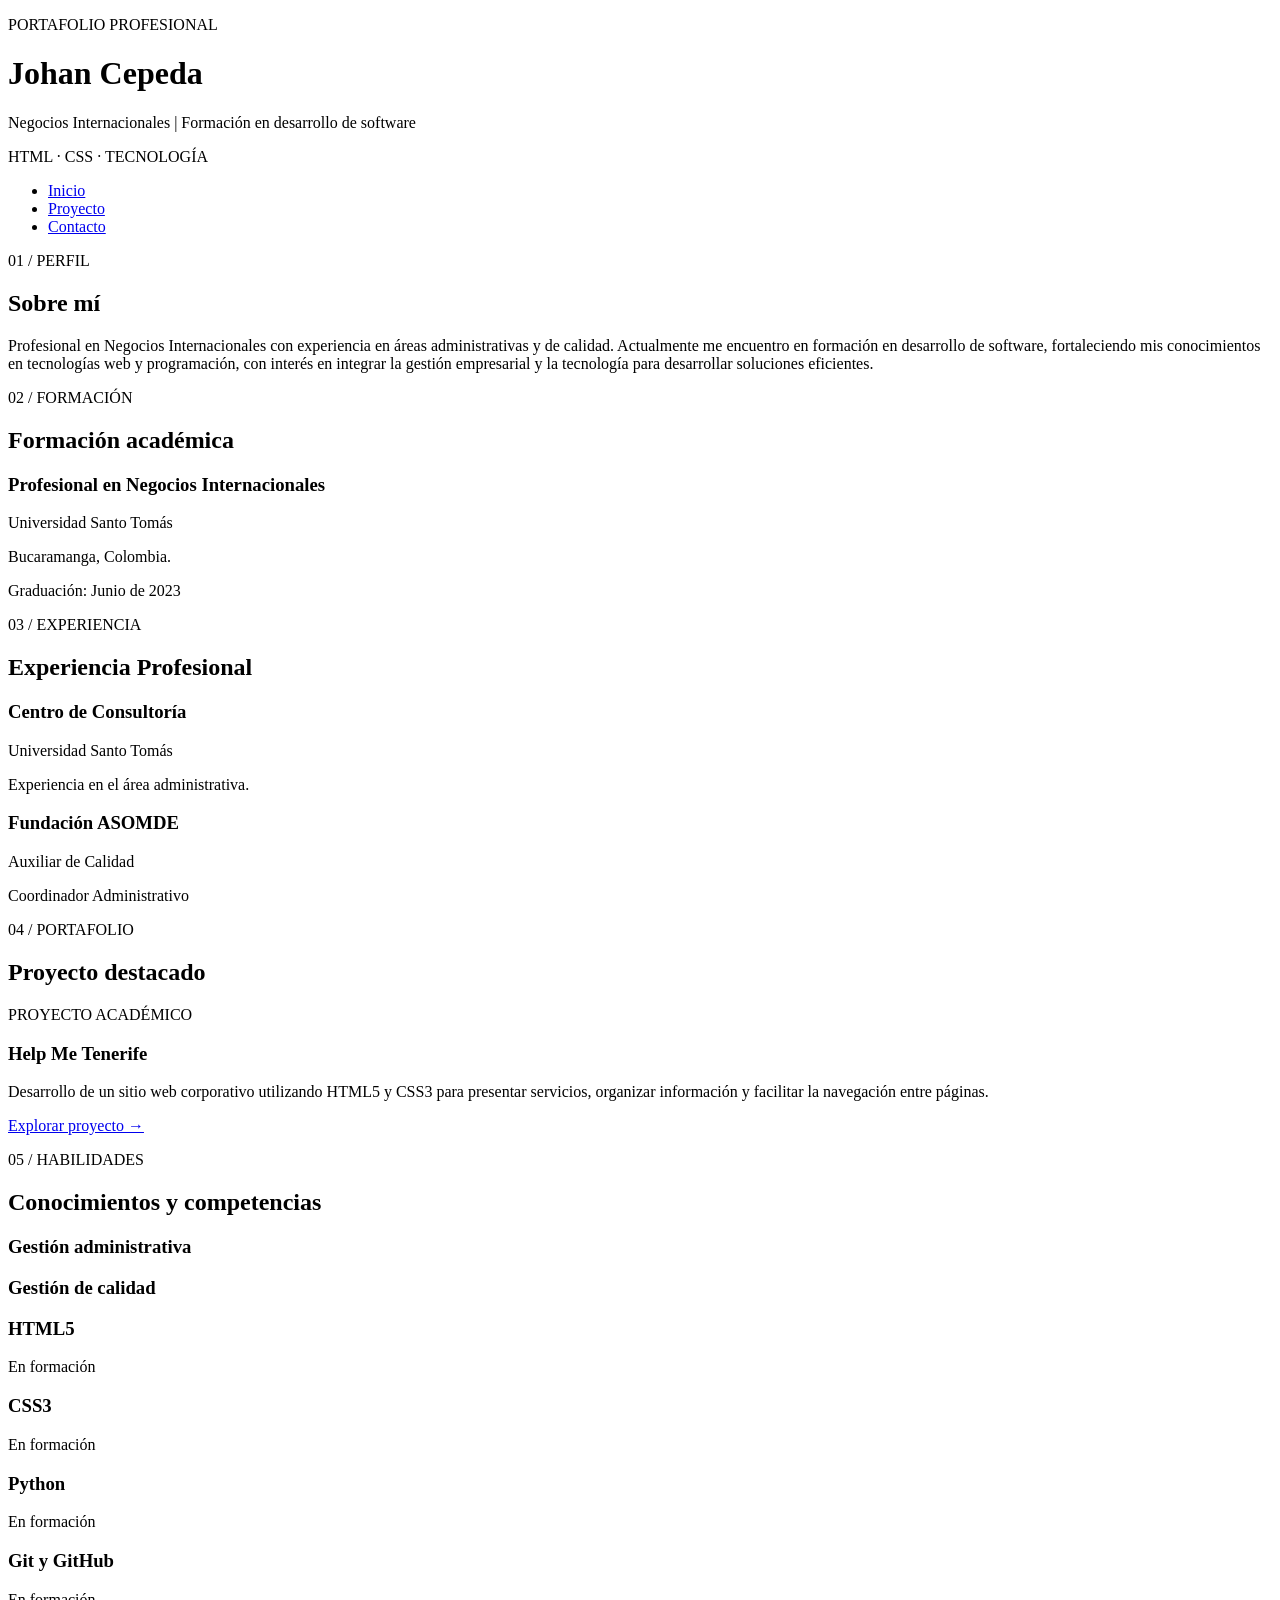
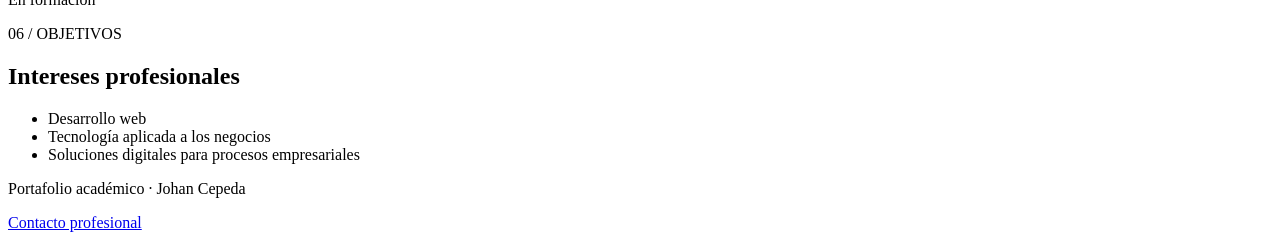
==== index.html @ 4b6430fd "Añade mockups y estructura inicial del portafolio" ====
<!DOCTYPE html>
<html lang="es">

<head>
    <meta charset="UTF-8">

    <!-- R1: Adaptación a dispositivos móviles -->
    <meta name="viewport" content="width=device-width, initial-scale=1.0">

    <meta name="description"
        content="Hoja de vida profesional de Johan Cepeda. Negocios Internacionales y formación en desarrollo de software.">

    <title>Johan Cepeda | Portafolio profesional</title>

    <link rel="stylesheet" href="styles.css">
</head>

<body>

    <div class="cv-layout">

        <!-- CABECERA -->
        <header class="site-header" id="inicio">

            <div class="site-header__copy">

                <p class="site-kicker">
                    PORTAFOLIO PROFESIONAL
                </p>

                <h1>Johan Cepeda</h1>

                <p class="site-subtitle">
                    Negocios Internacionales |
                    Formación en desarrollo de software
                </p>

            </div>

            <p class="site-badge">
                HTML · CSS · TECNOLOGÍA
            </p>

        </header>

                <!-- R8: Menú de navegación común a todas las páginas -->
        <!-- R9: Los enlaces internos utilizan rutas relativas -->
        <nav class="site-nav" aria-label="Navegación principal">

            <ul class="site-nav__list">

                <li>
                    <a href="index.html" aria-current="page">
                        Inicio
                    </a>
                </li>

                <li>
                    <a href="help-me.html">
                        Proyecto
                    </a>
                </li>

                <li>
                    <a href="contacto.html">
                        Contacto
                    </a>
                </li>

            </ul>

        </nav>

        <!-- PERFIL PROFESIONAL -->
        <section class="panel cv-profile"
            id="perfil"
            aria-labelledby="perfil-title">

            <p class="section-kicker">
                01 / PERFIL
            </p>

            <h2 id="perfil-title">
                Sobre mí
            </h2>

            <p>
                Profesional en Negocios Internacionales con experiencia
                en áreas administrativas y de calidad. Actualmente me
                encuentro en formación en desarrollo de software,
                fortaleciendo mis conocimientos en tecnologías web y
                programación, con interés en integrar la gestión
                empresarial y la tecnología para desarrollar
                soluciones eficientes.
            </p>

        </section>

        <!-- CONTENIDO PRINCIPAL -->
         <main class="cv-main">

            <!-- FORMACIÓN ACADÉMICA -->
             <section class="panel"
             id="formacion"
             aria-labelledby="formacion-tittle">

             <p class="section-kicker">

                02 / FORMACIÓN

             </p>

             <h2 id="formacion-tittle">
                Formación académica
             </h2>
             
             <article class="info-card">

                <h3>Profesional en Negocios Internacionales</h3>

                <p class="item-subtittle">

                    Universidad Santo Tomás
                </p>
                 <p>
                    Bucaramanga, Colombia.
                 </p>
                 <p>
                    Graduación: Junio de 2023
                 </p>

             </article>

             </section>

              <!-- EXPERIENCIA -->
            <section class="panel"
                id="experiencia"
                aria-labelledby="experiencia-title">

                <p class="section-kicker">
                    03 / EXPERIENCIA
                </p>

                <h2 id="experiencia-tittle">
                    Experiencia Profesional
                </h2>

                
                <article class="info-card">

                    <h3>
                        Centro de Consultoría
                    </h3>

                    <p class="item-subtitle">
                        Universidad Santo Tomás
                    </p>

                    <p>
                        Experiencia en el área administrativa.
                    </p>

                </article>

                <article class="info-card">

                    <h3>
                        Fundación ASOMDE
                    </h3>

                    <p class="item-subtitle">
                        Auxiliar de Calidad
                    </p>

                    <p class="item-subtitle">
                        Coordinador Administrativo
                    </p>

                </article>

             <!-- PROYECTO DESTACADO -->
            <section class="panel"
                id="proyectos"
                aria-labelledby="proyectos-title">

                <p class="section-kicker">
                    04 / PORTAFOLIO
                </p>

                <h2 id="proyectos-title">
                    Proyecto destacado
                </h2>

                <article class="project-card">

                    <p class="project-tag">
                        PROYECTO ACADÉMICO
                    </p>

                    <h3>
                        Help Me Tenerife
                    </h3>

                    <p>
                        Desarrollo de un sitio web corporativo
                        utilizando HTML5 y CSS3 para presentar
                        servicios, organizar información y facilitar
                        la navegación entre páginas.
                    </p>

                    <a class="text-link" href="help-me.html">
                        Explorar proyecto &rarr;
                    </a>

                </article>

            </section>
        
        </main>

        <!-- INFORMACIÓN LATERAL -->
        <aside class="cv-sidebar">

            <!-- HABILIDADES -->
            <section class="panel"
                id="habilidades"
                aria-labelledby="habilidades-title">

                <p class="section-kicker">
                    05 / HABILIDADES
                </p>

                <h2 id="habilidades-title">
                    Conocimientos y competencias
                </h2>

                <div class="skills-grid">

                    <article class="skill-card">
                        <h3>Gestión administrativa</h3>
                    </article>

                    <article class="skill-card">
                        <h3>Gestión de calidad</h3>
                    </article>

                    <article class="skill-card">
                        <h3>HTML5</h3>
                        <p>En formación</p>
                    </article>

                    <article class="skill-card">
                        <h3>CSS3</h3>
                        <p>En formación</p>
                    </article>

                    <article class="skill-card">
                        <h3>Python</h3>
                        <p>En formación</p>
                    </article>

                    <article class="skill-card">
                        <h3>Git y GitHub</h3>
                        <p>En formación</p>
                    </article>

                </div>

            </section>

            <!-- INTERESES -->
            <section class="panel"
                id="intereses"
                aria-labelledby="intereses-title">

                <p class="section-kicker">
                    06 / OBJETIVOS
                </p>

                <h2 id="intereses-title">
                    Intereses profesionales
                </h2>

                <ul class="interest-list">

                    <li>
                        Desarrollo web
                    </li>

                    <li>
                        Tecnología aplicada a los negocios
                    </li>

                    <li>
                        Soluciones digitales para procesos empresariales
                    </li>

                </ul>

            </section>

        </aside>

        <!-- PIE DE PÁGINA -->
        <footer class="site-footer">

            <p>
                Portafolio académico · Johan Cepeda
            </p>

            <a href="contacto.html">
                Contacto profesional
            </a>

        </footer>

    </div>

</body>

</html>
---- styles.css ----
/* VARIABLES Y CONFIGURACION INICIAL */

:root {

    --color-background: #07111f;
    --color-panel: #10243c;
    --color-card: #19334f;

    --color-text: #f3f7ff;
    --color-muted: #b8c9df;

    --color-cyan: #35e7f2;
    --color-blue: #67aaff;

    --color-border: rgba(53, 231, 242, 0.45);

    --radius: 0.8rem;
    --spacing: 1rem;
}
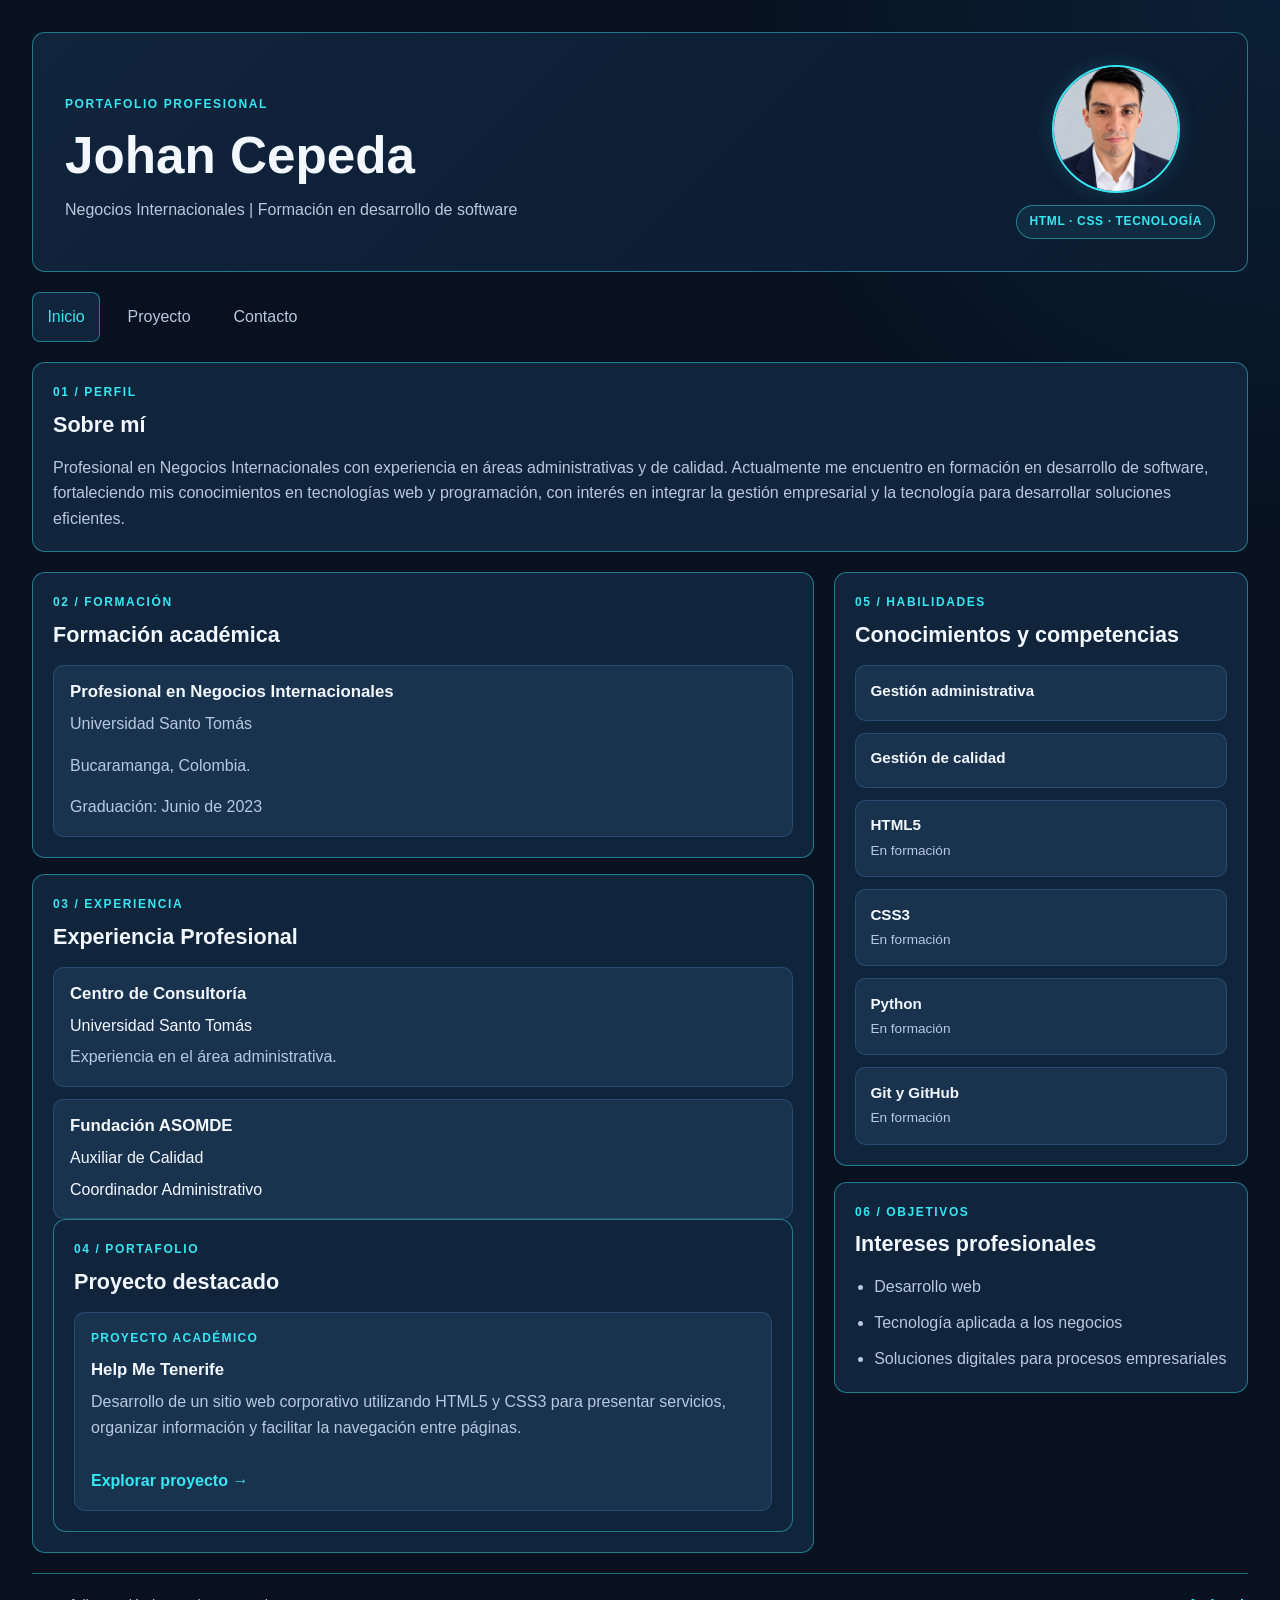
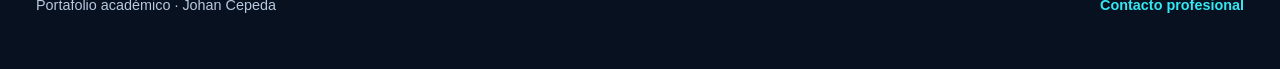
==== commit 01a8aa67: "Añadí foto de perfil y mejore el diseño de la cabecera" ====
--- a/index.html
+++ b/index.html
@@ -37,13 +37,19 @@
 
             </div>
 
-            <p class="site-badge">
-                HTML · CSS · TECNOLOGÍA
-            </p>
+            <div class="site-header__aside">
+
+                <img class="site-header__photo" src="Imagenes/foto-perfil.png" alt="Fotografía de Johan Cepeda">
+
+                <p class="site-badge">
+                    HTML · CSS · TECNOLOGÍA
+                </p>
+
+            </div>
 
         </header>
 
-                <!-- R8: Menú de navegación común a todas las páginas -->
+        <!-- R8: Menú de navegación común a todas las páginas -->
         <!-- R9: Los enlaces internos utilizan rutas relativas -->
         <nav class="site-nav" aria-label="Navegación principal">
 
@@ -72,9 +78,7 @@
         </nav>
 
         <!-- PERFIL PROFESIONAL -->
-        <section class="panel cv-profile"
-            id="perfil"
-            aria-labelledby="perfil-title">
+        <section class="panel cv-profile" id="perfil" aria-labelledby="perfil-title">
 
             <p class="section-kicker">
                 01 / PERFIL
@@ -97,46 +101,42 @@
         </section>
 
         <!-- CONTENIDO PRINCIPAL -->
-         <main class="cv-main">
+        <main class="cv-main">
 
             <!-- FORMACIÓN ACADÉMICA -->
-             <section class="panel"
-             id="formacion"
-             aria-labelledby="formacion-tittle">
-
-             <p class="section-kicker">
-
-                02 / FORMACIÓN
-
-             </p>
-
-             <h2 id="formacion-tittle">
-                Formación académica
-             </h2>
-             
-             <article class="info-card">
-
-                <h3>Profesional en Negocios Internacionales</h3>
-
-                <p class="item-subtittle">
-
-                    Universidad Santo Tomás
-                </p>
-                 <p>
-                    Bucaramanga, Colombia.
-                 </p>
-                 <p>
-                    Graduación: Junio de 2023
-                 </p>
-
-             </article>
-
-             </section>
-
-              <!-- EXPERIENCIA -->
-            <section class="panel"
-                id="experiencia"
-                aria-labelledby="experiencia-title">
+            <section class="panel" id="formacion" aria-labelledby="formacion-tittle">
+
+                <p class="section-kicker">
+
+                    02 / FORMACIÓN
+
+                </p>
+
+                <h2 id="formacion-tittle">
+                    Formación académica
+                </h2>
+
+                <article class="info-card">
+
+                    <h3>Profesional en Negocios Internacionales</h3>
+
+                    <p class="item-subtittle">
+
+                        Universidad Santo Tomás
+                    </p>
+                    <p>
+                        Bucaramanga, Colombia.
+                    </p>
+                    <p>
+                        Graduación: Junio de 2023
+                    </p>
+
+                </article>
+
+            </section>
+
+            <!-- EXPERIENCIA -->
+            <section class="panel" id="experiencia" aria-labelledby="experiencia-title">
 
                 <p class="section-kicker">
                     03 / EXPERIENCIA
@@ -146,7 +146,7 @@
                     Experiencia Profesional
                 </h2>
 
-                
+
                 <article class="info-card">
 
                     <h3>
@@ -179,53 +179,49 @@
 
                 </article>
 
-             <!-- PROYECTO DESTACADO -->
-            <section class="panel"
-                id="proyectos"
-                aria-labelledby="proyectos-title">
-
-                <p class="section-kicker">
-                    04 / PORTAFOLIO
-                </p>
-
-                <h2 id="proyectos-title">
-                    Proyecto destacado
-                </h2>
-
-                <article class="project-card">
-
-                    <p class="project-tag">
-                        PROYECTO ACADÉMICO
-                    </p>
-
-                    <h3>
-                        Help Me Tenerife
-                    </h3>
-
-                    <p>
-                        Desarrollo de un sitio web corporativo
-                        utilizando HTML5 y CSS3 para presentar
-                        servicios, organizar información y facilitar
-                        la navegación entre páginas.
-                    </p>
-
-                    <a class="text-link" href="help-me.html">
-                        Explorar proyecto &rarr;
-                    </a>
-
-                </article>
-
-            </section>
-        
+                <!-- PROYECTO DESTACADO -->
+                <section class="panel" id="proyectos" aria-labelledby="proyectos-title">
+
+                    <p class="section-kicker">
+                        04 / PORTAFOLIO
+                    </p>
+
+                    <h2 id="proyectos-title">
+                        Proyecto destacado
+                    </h2>
+
+                    <article class="project-card">
+
+                        <p class="project-tag">
+                            PROYECTO ACADÉMICO
+                        </p>
+
+                        <h3>
+                            Help Me Tenerife
+                        </h3>
+
+                        <p>
+                            Desarrollo de un sitio web corporativo
+                            utilizando HTML5 y CSS3 para presentar
+                            servicios, organizar información y facilitar
+                            la navegación entre páginas.
+                        </p>
+
+                        <a class="text-link" href="help-me.html">
+                            Explorar proyecto &rarr;
+                        </a>
+
+                    </article>
+
+                </section>
+
         </main>
 
         <!-- INFORMACIÓN LATERAL -->
         <aside class="cv-sidebar">
 
             <!-- HABILIDADES -->
-            <section class="panel"
-                id="habilidades"
-                aria-labelledby="habilidades-title">
+            <section class="panel" id="habilidades" aria-labelledby="habilidades-title">
 
                 <p class="section-kicker">
                     05 / HABILIDADES
@@ -270,9 +266,7 @@
             </section>
 
             <!-- INTERESES -->
-            <section class="panel"
-                id="intereses"
-                aria-labelledby="intereses-title">
+            <section class="panel" id="intereses" aria-labelledby="intereses-title">
 
                 <p class="section-kicker">
                     06 / OBJETIVOS
@@ -319,4 +313,4 @@
 
 </body>
 
-</html>
+</html>
--- a/styles.css
+++ b/styles.css
@@ -18,3 +18,496 @@
     --spacing: 1rem;
 }
 
+* {
+    box-sizing: border-box;
+}
+
+html {
+    scroll-behavior: smooth;
+}
+
+body {
+    margin: 0;
+    background: radial-gradient(circle at top right, rgba(30, 99, 160, 0.18), transparent 35rem), var(--color-background);
+    color: var(--color-text);
+
+    font-family: Arial, Helvetica, sans-serif;
+    line-height: 1.6;
+}
+
+h1,
+h2,
+h3,
+p {
+    margin-top: 0;
+}
+
+h1,
+h2,
+h3 {
+    line-height: 1.25;
+}
+
+h2 {
+    font-size: 1.35rem;
+    margin-bottom: 1rem;
+}
+
+h3 {
+    font-size: 1.05rem;
+    margin-bottom: 0.5rem;
+}
+
+p {
+    color: var(--color-muted);
+}
+
+a {
+    color: var(--color-cyan);
+    text-decoration: none;
+}
+
+a:hover {
+    color: var(--color-blue)
+}
+
+a:focus-visible {
+    outline: 2px solid var(--color-cyan);
+    outline-offset: 4px;
+}
+
+.cv-layout {
+    display: grid;
+
+    grid-template-columns: minmax(0, 1fr);
+
+    grid-template-areas:
+        "cabecera"
+        "menu"
+        "perfil"
+        "principal"
+        "lateral"
+        "pie";
+
+    gap: var(--spacing);
+
+    width: calc(100% - 2rem);
+    max-width: 76rem;
+
+    margin-inline: auto;
+
+    padding-block: 1.25rem 2rem;
+
+}
+
+/* CABECERA */
+
+.site-header {
+    grid-area: cabecera;
+
+    padding: 1.5rem;
+
+    border: 1px solid var(--color-border);
+    border-radius: var(--radius);
+
+    background:
+        linear-gradient(135deg,
+            #10243c,
+            #0c1b30);
+
+    overflow-wrap: anywhere;
+}
+
+.site-kicker,
+.section-kicker {
+    color: var(--color-cyan);
+
+    font-size: 0.75rem;
+    font-weight: 700;
+
+    letter-spacing: 0.1rem;
+    text-transform: uppercase;
+
+    margin-bottom: 0.6rem;
+}
+
+.site-header h1 {
+
+    margin-bottom: 0.6rem;
+    font-size: clamp(2rem, 8vw, 3.5rem);
+    overflow-wrap: anywhere;
+}
+
+.site-subtittle {
+    margin-bottom: 1rem;
+}
+
+.site-badge {
+    display: inline-block;
+    margin-bottom: 0;
+    padding: 0.4rem 0.75rem;
+    color: var(--color-cyan);
+
+    background: rgba(53, 231, 242, 0.08);
+
+    border: 1px solid var(--color-border);
+    border-radius: 999px;
+
+    font-size: 0.75rem;
+    font-weight: 700;
+    letter-spacing: 0.04rem;
+}
+
+/* CONTENEDOR DE FOTO E INSIGNIA */
+
+.site-header__aside {
+    display: flex;
+    flex-direction: column;
+    align-items: center;
+    gap: 0.75rem;
+
+    margin-top: 1rem;
+}
+
+/* FOTOGRAFÍA DE PERFIL */
+
+.site-header__photo {
+    width: 8rem;
+    height: 8rem;
+
+    object-fit: cover;
+
+    border: 2px solid var(--color-cyan);
+    border-radius: 50%;
+
+    box-shadow: 0 0 1.25rem rgba(53, 231, 242, 0.15);
+}
+
+
+/* MENÚ DE NAVEGACIÓN */
+
+.site-nav {
+    grid-area: menu;
+
+    min-width: 0;
+}
+
+.site-nav__list {
+    display: flex;
+    flex-wrap: wrap;
+
+    justify-content: center;
+    gap: 0.5rem;
+
+    list-style: none;
+
+    margin: 0;
+    padding: 0;
+}
+
+.site-nav__list a {
+    display: block;
+
+    padding: 0.7rem 0.9rem;
+
+    color: var(--color-muted);
+
+    border: 1px solid transparent;
+    border-radius: 0.5rem;
+
+    transition:
+        color 0.2s ease,
+        background-color 0.2s ease,
+        border-color 0.2s ease;
+}
+
+.site-nav__list a:hover,
+.site-nav__list a[aria-current="page"] {
+    color: var(--color-cyan);
+
+    background: var(--color-panel);
+
+    border-color: var(--color-border);
+}
+
+/* PANELES GENERALES */
+
+.panel {
+    min-width: 0;
+
+    padding: 1.25rem;
+
+    background: var(--color-panel);
+
+    border: 1px solid var(--color-border);
+    border-radius: var(--radius);
+
+    overflow-wrap: anywhere;
+}
+
+.panel> :last-child {
+    margin-bottom: 0;
+}
+
+/* PERFIL PROFESIONAL */
+
+.cv-profile {
+    grid-area: perfil;
+}
+
+.cv-profile p:last-child {
+    margin-bottom: 0;
+}
+
+/* CONTENIDO PRINCIPAL */
+
+.cv-main {
+    grid-area: principal;
+
+    display: grid;
+    grid-template-columns: minmax(0, 1fr);
+
+    align-content: start;
+    gap: var(--spacing);
+
+    min-width: 0;
+}
+
+/* TARJETAS DE INFORMACION */
+
+.info-card,
+.project-card,
+.skill-card {
+    min-width: 0;
+
+    padding: 1rem;
+
+    background: var(--color-card);
+
+    border: 1px solid rgba(103, 170, 255, 0.2);
+
+    border-radius: 0.65rem;
+}
+
+.info-card+.info-card {
+    margin-top: 0.8rem;
+}
+
+.info-card p:last-child,
+.project-card p:last-child {
+    margin-bottom: 0;
+}
+
+.item-subtitle {
+    color: var(--color-text);
+    margin-bottom: 0.35rem;
+}
+
+.item-date {
+    front-size: 0.9rem;
+    color: var(--color-cyan);
+}
+
+.project-tag {
+    color: var(--color-cyan);
+
+    font-size: 0.75rem;
+    font-weight: 700;
+
+    letter-spacing: 0.08rem;
+}
+
+.text-link {
+    display: inline-block;
+    margin-top: 0.75rem;
+    font-weight: 700;
+}
+
+/* INFORMACION LATERAL */
+
+.cv-sidebar {
+    grid-area: lateral;
+
+    display: grid;
+    grid-template-columns: minmax(0, 1fr);
+
+    align-content: start;
+    gap: var(--spacing);
+
+    min-width: 0;
+}
+
+/* TARJETAS CON AUTO-FIT Y MINMAX */
+
+.skills-grid {
+    display: grid;
+
+    grid-template-columns:
+        repeat(auto-fit, minmax(min(100%, 12rem), 1fr));
+
+    gap: 0.75rem;
+}
+
+.skill-card {
+    padding: 0.9rem;
+}
+
+.skill-card h3 {
+    color: var(--color-text);
+
+    font-size: 0.95rem;
+
+    margin-bottom: 0.35rem;
+}
+
+.skill-card p {
+    font-size: 0.85rem;
+    margin-bottom: 0;
+}
+
+.interest-list {
+    padding-left: 1.2rem;
+
+    color: var(--color-muted);
+}
+
+.interest-list li+li {
+    margin-top: 0.65rem;
+}
+
+/* IMAGENES RESPONSIVE */
+
+img {
+    display: block;
+
+    max-width: 100%;
+    height: auto;
+}
+
+/* PIE DE PAGINA */
+
+.site-footer {
+    grid-area: pie;
+
+    display: flex;
+    flex-direction: column;
+
+    align-items: flex-start;
+    gap: 0.5rem;
+
+    padding: 1.25rem 0.25rem;
+
+    border-top: 1px solid var(--color-border);
+}
+
+.site-footer p {
+    margin-bottom: 0;
+    font-size: 0.9rem;
+}
+
+.site-footer a {
+    font-size: 0.9rem;
+    font-weight: 700;
+}
+
+/* PRIMER BREAKPOINT - 600PX
+   Adaptación para pantallas mas amplias */
+
+@media (min-width: 600px) {
+
+    .cv-layout {
+        gap: 1.25rem;
+
+        padding-block: 2rem;
+    }
+
+    .site-header {
+        padding: 2rem;
+    }
+
+    .site-nav__list {
+        justify-content: flex-start;
+        gap: 0.75rem;
+    }
+
+    .cv-main {
+        grid-template-columns:
+            repeat(auto-fit, minmax(min(100%, 18rem), 1fr));
+    }
+
+    #proyectos {
+        grid-column: 1 / -1;
+    }
+
+    .cv-sidebar {
+        grid-template-columns:
+            repeat(auto-fit, minmax(min(100%, 18rem), 1fr));
+    }
+
+    .site-footer {
+        flex-direction: row;
+
+        justify-content: space-between;
+        align-items: center;
+    }
+
+}
+
+/* R3 Y R4: SEGUNDO BREAKPOINT - 1024PX
+   Composición ampliada para computador */
+
+@media (min-width: 1024px) {
+
+    .cv-layout {
+        grid-template-columns:
+            minmax(0, 1.7fr) minmax(17rem, 0.9fr);
+
+        grid-template-areas:
+            "cabecera cabecera"
+            "menu menu"
+            "perfil perfil"
+            "principal lateral"
+            "pie pie";
+
+        gap: 1.25rem;
+    }
+
+    .site-header {
+        display: flex;
+
+        justify-content: space-between;
+        align-items: flex-end;
+
+        gap: 2rem;
+    }
+
+    .site-header__copy {
+        min-width: 0;
+    }
+
+    .site-header__aside {
+        flex-shrink: 0;
+        margin-top: 0;
+    }
+
+    .site-header h1 {
+        font-size: clamp(2.5rem, 4vw, 3.5rem);
+    }
+
+    .site-badge {
+        flex-shrink: 0;
+    }
+
+    .cv-main {
+        grid-template-columns: minmax(0, 1fr);
+    }
+
+    #proyectos {
+        grid-column: auto;
+    }
+
+    .cv-sidebar {
+        grid-template-columns: minmax(0, 1fr);
+    }
+
+}
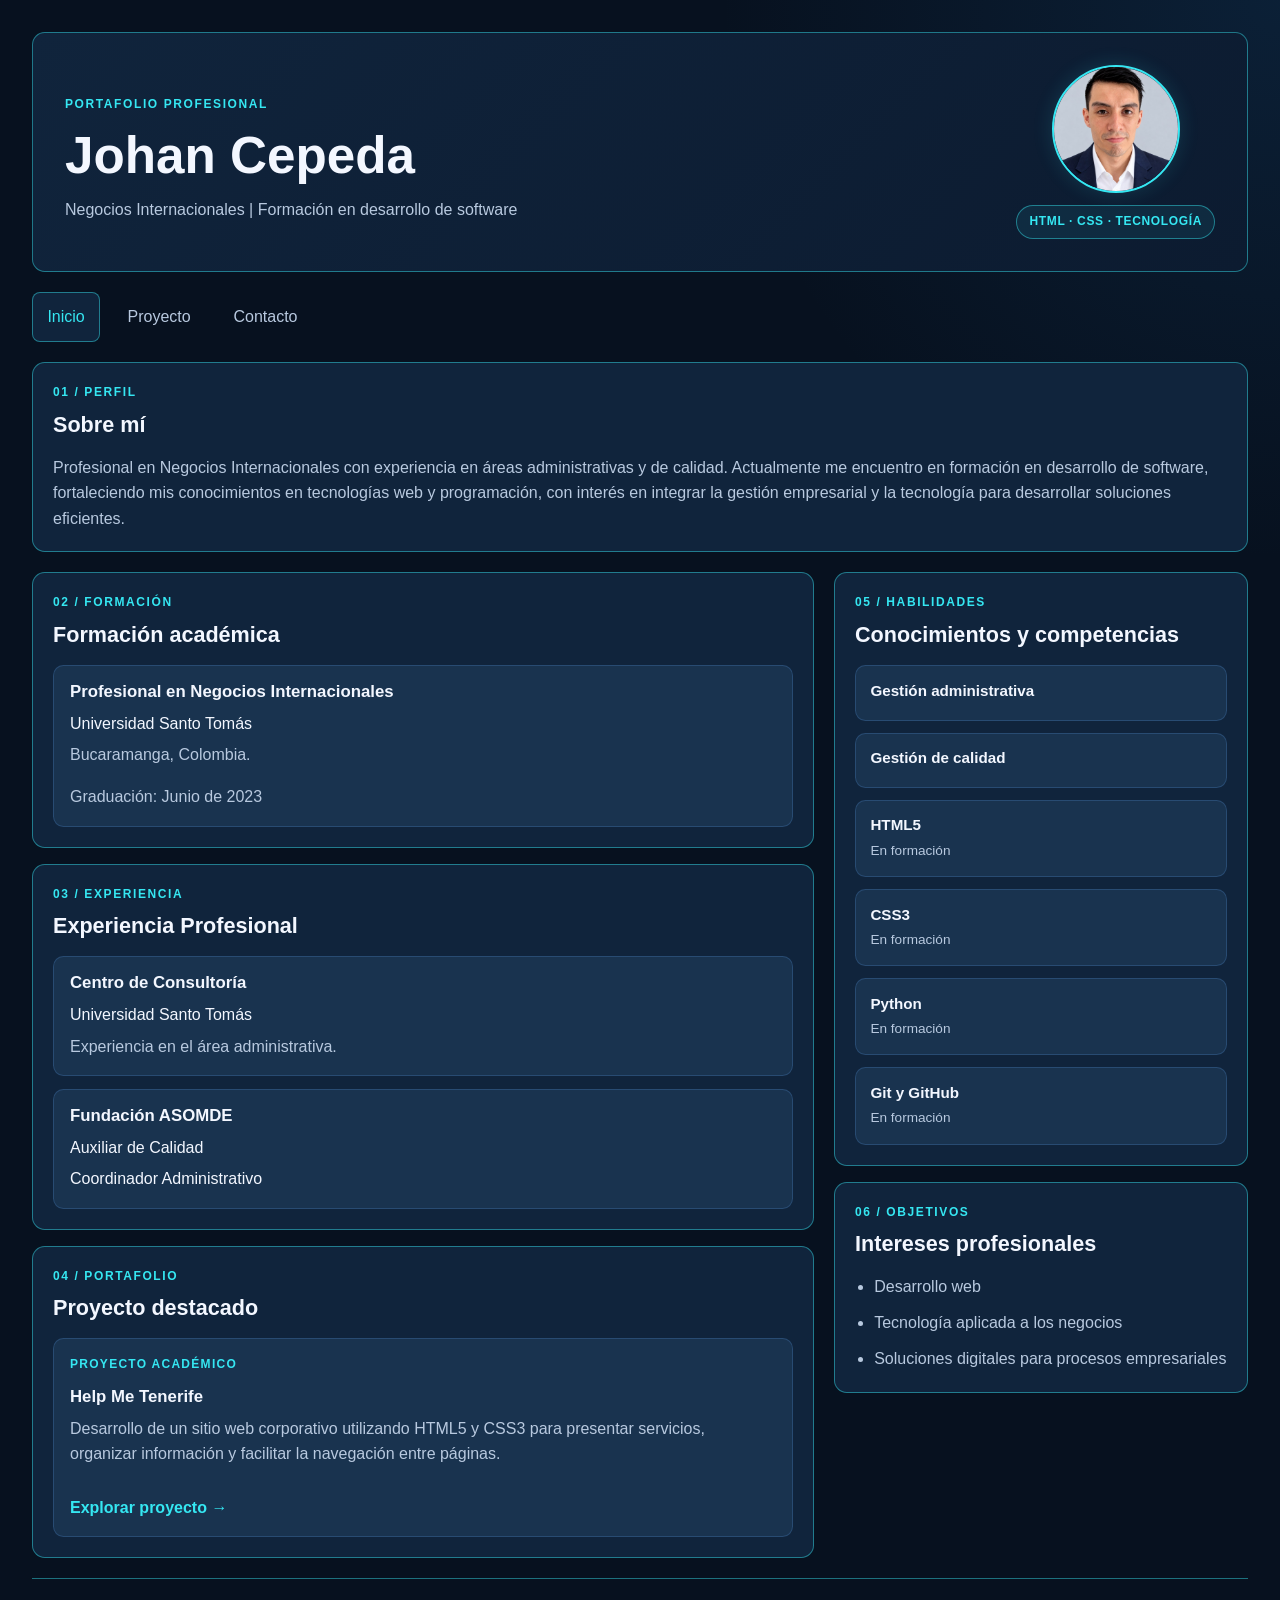
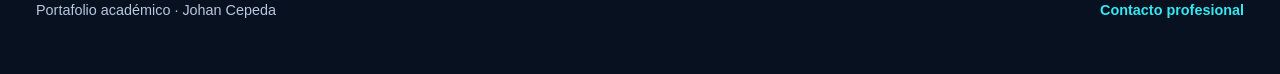
==== commit fa4c9f63: "Completo el portafolio responsive y documentació de sus evidencias" ====
--- a/index.html
+++ b/index.html
@@ -4,7 +4,7 @@
 <head>
     <meta charset="UTF-8">
 
-    <!-- R1: Adaptación a dispositivos móviles -->
+    <!-- R1: etiqueta viewport para adaptar la página al ancho del dispositivo. -->
     <meta name="viewport" content="width=device-width, initial-scale=1.0">
 
     <meta name="description"
@@ -39,7 +39,8 @@
 
             <div class="site-header__aside">
 
-                <img class="site-header__photo" src="Imagenes/foto-perfil.png" alt="Fotografía de Johan Cepeda">
+                <!-- R7: imagen con ruta relativa y texto alternativo descriptivo. -->
+                <img class="site-header__photo" src="Imagenes/foto-perfil.jpg" alt="Fotografía de Johan Cepeda">
 
                 <p class="site-badge">
                     HTML · CSS · TECNOLOGÍA
@@ -49,8 +50,7 @@
 
         </header>
 
-        <!-- R8: Menú de navegación común a todas las páginas -->
-        <!-- R9: Los enlaces internos utilizan rutas relativas -->
+        <!-- R8: navegación común; R9: todos los destinos internos son rutas relativas. -->
         <nav class="site-nav" aria-label="Navegación principal">
 
             <ul class="site-nav__list">
@@ -104,7 +104,7 @@
         <main class="cv-main">
 
             <!-- FORMACIÓN ACADÉMICA -->
-            <section class="panel" id="formacion" aria-labelledby="formacion-tittle">
+            <section class="panel" id="formacion" aria-labelledby="formacion-title">
 
                 <p class="section-kicker">
 
@@ -112,7 +112,7 @@
 
                 </p>
 
-                <h2 id="formacion-tittle">
+                <h2 id="formacion-title">
                     Formación académica
                 </h2>
 
@@ -120,7 +120,7 @@
 
                     <h3>Profesional en Negocios Internacionales</h3>
 
-                    <p class="item-subtittle">
+                    <p class="item-subtitle">
 
                         Universidad Santo Tomás
                     </p>
@@ -142,7 +142,7 @@
                     03 / EXPERIENCIA
                 </p>
 
-                <h2 id="experiencia-tittle">
+                <h2 id="experiencia-title">
                     Experiencia Profesional
                 </h2>
 
@@ -179,41 +179,43 @@
 
                 </article>
 
-                <!-- PROYECTO DESTACADO -->
-                <section class="panel" id="proyectos" aria-labelledby="proyectos-title">
-
-                    <p class="section-kicker">
-                        04 / PORTAFOLIO
-                    </p>
-
-                    <h2 id="proyectos-title">
-                        Proyecto destacado
-                    </h2>
-
-                    <article class="project-card">
-
-                        <p class="project-tag">
-                            PROYECTO ACADÉMICO
-                        </p>
-
-                        <h3>
-                            Help Me Tenerife
-                        </h3>
-
-                        <p>
-                            Desarrollo de un sitio web corporativo
-                            utilizando HTML5 y CSS3 para presentar
-                            servicios, organizar información y facilitar
-                            la navegación entre páginas.
-                        </p>
-
-                        <a class="text-link" href="help-me.html">
-                            Explorar proyecto &rarr;
-                        </a>
-
-                    </article>
-
-                </section>
+            </section>
+
+            <!-- PROYECTO DESTACADO -->
+            <section class="panel" id="proyectos" aria-labelledby="proyectos-title">
+
+                <p class="section-kicker">
+                    04 / PORTAFOLIO
+                </p>
+
+                <h2 id="proyectos-title">
+                    Proyecto destacado
+                </h2>
+
+                <article class="project-card">
+
+                    <p class="project-tag">
+                        PROYECTO ACADÉMICO
+                    </p>
+
+                    <h3>
+                        Help Me Tenerife
+                    </h3>
+
+                    <p>
+                        Desarrollo de un sitio web corporativo
+                        utilizando HTML5 y CSS3 para presentar
+                        servicios, organizar información y facilitar
+                        la navegación entre páginas.
+                    </p>
+
+                    <a class="text-link" href="help-me.html">
+                        Explorar proyecto &rarr;
+                    </a>
+
+                </article>
+
+            </section>
 
         </main>
 
@@ -313,4 +315,4 @@
 
 </body>
 
-</html>+</html>
--- a/styles.css
+++ b/styles.css
@@ -76,6 +76,9 @@
     outline-offset: 4px;
 }
 
+/* R2: Mobile first; las media queries quedan al final del archivo y en orden ascendente. */
+/* R4: Las áreas base apilan la hoja de vida en celular. */
+/* R6: Contenido centrado, max-width y medidas relativas. */
 .cv-layout {
     display: grid;
 
@@ -138,7 +141,7 @@
     overflow-wrap: anywhere;
 }
 
-.site-subtittle {
+.site-subtitle {
     margin-bottom: 1rem;
 }
 
@@ -303,11 +306,6 @@
     margin-bottom: 0.35rem;
 }
 
-.item-date {
-    front-size: 0.9rem;
-    color: var(--color-cyan);
-}
-
 .project-tag {
     color: var(--color-cyan);
 
@@ -337,7 +335,7 @@
     min-width: 0;
 }
 
-/* TARJETAS CON AUTO-FIT Y MINMAX */
+/* R5: La cuadrícula de habilidades adapta sus tarjetas con auto-fit y minmax. */
 
 .skills-grid {
     display: grid;
@@ -375,7 +373,7 @@
     margin-top: 0.65rem;
 }
 
-/* IMAGENES RESPONSIVE */
+/* R7: Las imágenes se ajustan al contenedor; el HTML proporciona alt descriptivo. */
 
 img {
     display: block;
@@ -410,9 +408,209 @@
     font-weight: 700;
 }
 
-/* PRIMER BREAKPOINT - 600PX
-   Adaptación para pantallas mas amplias */
-
+/* Estilos específicos de contacto.html, con reglas base mobile first. */
+
+body.contact-page {
+    --contact-ink: #172b3b;
+    --contact-muted: #63737c;
+    --contact-mint: #48a88d;
+    --contact-mint-dark: #267d67;
+    --contact-line: #dfe8e3;
+    --contact-paper: #f7f9f7;
+    --contact-white: #ffffff;
+
+    min-height: 100vh;
+    background: var(--contact-paper);
+    color: var(--contact-ink);
+    font-family: "Segoe UI", Arial, Helvetica, sans-serif;
+}
+
+.contact-page p { color: var(--contact-muted); }
+.contact-page .contact-eyebrow { color: var(--contact-mint-dark); }
+.contact-page a { color: var(--contact-ink); }
+.contact-page a:hover { color: var(--contact-mint-dark); }
+.contact-page a:focus-visible { outline: 3px solid var(--contact-mint); outline-offset: 4px; }
+
+/* R6: Contenedor de contacto centrado, con max-width y unidades relativas. */
+.contact-layout {
+    width: min(100% - 2.5rem, 70rem);
+    min-height: 100vh;
+    margin-inline: auto;
+    padding-block: clamp(1.5rem, 5vw, 3.5rem) 1.5rem;
+    display: flex;
+    flex-direction: column;
+}
+
+.contact-hero { display: grid; grid-template-columns: minmax(0, 1fr); gap: 2rem; align-items: center; padding-block: clamp(2rem, 7vw, 5rem) 2rem; }
+.contact-hero-copy { min-width: 0; }
+.contact-eyebrow {
+    margin-bottom: 1rem;
+    color: var(--contact-mint-dark);
+    font-size: 0.75rem;
+    font-weight: 700;
+    letter-spacing: 0.12em;
+    text-transform: uppercase;
+}
+.contact-hero h1 {
+    margin-bottom: 1rem;
+    color: var(--contact-ink);
+    font-size: clamp(3.5rem, 10vw, 7rem);
+    font-weight: 600;
+    letter-spacing: -0.065em;
+    line-height: 0.98;
+}
+.contact-accent { color: var(--contact-mint); }
+.contact-intro { max-width: 36rem; margin-bottom: 0; font-size: clamp(1.05rem, 2vw, 1.25rem); }
+.contact-message { max-width: 38rem; margin-top: 2rem; margin-bottom: 0; }
+.contact-message .contact-eyebrow { margin-bottom: 0.65rem; }
+.contact-message h2 { max-width: 34rem; margin-bottom: 0.75rem; color: var(--contact-ink); font-size: clamp(1.45rem, 3vw, 2rem); letter-spacing: -0.035em; }
+.contact-message > p:last-child { max-width: 36rem; margin-bottom: 0; }
+
+.contact-portrait-card { position: relative; display: grid; place-items: center; gap: 1.15rem; min-width: 0; min-height: 19rem; margin: 0; padding: 2rem 1.25rem 1.4rem; overflow: hidden; isolation: isolate; background: #e7f4ee; border: 1px solid #d3e8dd; border-radius: 1.5rem; box-shadow: 0 1rem 2.5rem rgba(23, 43, 59, 0.08); }
+.contact-portrait-card::before, .contact-portrait-card::after { position: absolute; z-index: -1; content: ""; border: 1px solid rgba(72, 168, 141, 0.22); border-radius: 50%; }
+.contact-portrait-card::before { width: 17rem; aspect-ratio: 1; top: -7rem; right: -5rem; }
+.contact-portrait-card::after { width: 12rem; aspect-ratio: 1; bottom: -6.5rem; left: -3rem; }
+.contact-portrait-card img { position: relative; z-index: 1; display: block; width: min(100%, 14rem); max-width: 100%; aspect-ratio: 1; height: auto; object-fit: cover; object-position: center 35%; border: 0.45rem solid rgba(255, 255, 255, 0.88); border-radius: 50%; box-shadow: 0 0.8rem 2rem rgba(23, 43, 59, 0.16); }
+.contact-portrait-card figcaption { position: relative; z-index: 1; display: flex; flex-wrap: wrap; align-items: center; justify-content: center; gap: 0.45rem; color: var(--contact-ink); font-size: 0.85rem; font-weight: 700; text-align: center; }
+.contact-portrait-dot { width: 0.5rem; height: 0.5rem; background: var(--contact-mint-dark); border-radius: 50%; }
+.contact-caption-divider { color: var(--contact-mint-dark); }
+
+.contact-nav {
+    display: flex;
+    flex-wrap: wrap;
+    gap: 0.5rem 1.6rem;
+    padding-block: 1rem;
+    border-top: 1px solid var(--contact-line);
+    border-bottom: 1px solid var(--contact-line);
+}
+.contact-nav a { padding-block: 0.35rem; font-size: 0.92rem; text-decoration: none; }
+.contact-nav a[aria-current="page"] { color: var(--contact-mint-dark); font-weight: 700; }
+.contact-main { flex: 1; padding-block: clamp(2.5rem, 7vw, 5rem); }
+.contact-cards { display: grid; grid-template-columns: minmax(0, 1fr); gap: 1rem; }
+.contact-card {
+    display: flex;
+    flex-direction: column;
+    min-width: 0;
+    min-height: 17rem;
+    padding: clamp(1.25rem, 3vw, 2rem);
+    background: var(--contact-white);
+    border: 1px solid var(--contact-line);
+    border-radius: 1rem;
+    box-shadow: 0 0.75rem 2rem rgba(23, 43, 59, 0.035);
+}
+.contact-card-featured { background: #eff7f3; border-color: #d5e9df; }
+.contact-card-top { display: flex; justify-content: space-between; align-items: center; margin-bottom: 2rem; }
+.contact-card-index { color: var(--contact-muted); font-size: 0.75rem; font-weight: 700; letter-spacing: 0.1em; }
+.contact-icon { color: var(--contact-mint-dark); font-size: 1.4rem; }
+.contact-card h2 { margin-bottom: 0.55rem; color: var(--contact-ink); font-size: 1.3rem; }
+.contact-card > p { margin-bottom: 1.4rem; }
+.contact-page a.contact-button {
+    display: inline-flex;
+    align-items: center;
+    justify-content: space-between;
+    gap: 1rem;
+    width: fit-content;
+    min-height: 2.9rem;
+    margin-top: auto;
+    padding: 0.7rem 1rem;
+    color: #fff;
+    background: var(--contact-mint-dark);
+    border: 1px solid var(--contact-mint-dark);
+    border-radius: 0.55rem;
+    font-size: 0.9rem;
+    font-weight: 700;
+    text-decoration: none;
+    transition: background-color 0.2s ease, transform 0.2s ease;
+}
+.contact-page a.contact-button:hover { color: #fff; background: #1d6654; transform: translateY(-1px); }
+.contact-placeholder { margin-top: auto; padding-top: 0.5rem; overflow-wrap: anywhere; }
+.contact-placeholder-label { color: var(--contact-mint-dark); font-size: 0.75rem; font-weight: 700; letter-spacing: 0.06em; text-transform: uppercase; }
+.contact-placeholder code { color: var(--contact-ink); font-family: inherit; font-size: 0.95rem; }
+.contact-project-note { margin: 1.25rem 0 0; font-size: 0.82rem; }
+
+.contact-footer {
+    display: flex;
+    flex-wrap: wrap;
+    justify-content: space-between;
+    gap: 0.75rem 1rem;
+    padding-top: 1rem;
+    border-top: 1px solid var(--contact-line);
+}
+.contact-footer p { margin-bottom: 0; font-size: 0.85rem; }
+.contact-footer a { font-size: 0.85rem; font-weight: 700; text-decoration: none; }
+/* Identidad de help-me.html: basada en el sistema visual de Help Me Tenerife */
+/* R6: Contenido Help Me centrado y limitado mediante max-width. */
+body.helpme-page {
+    --helpme-blue: #0878f9;
+    --helpme-blue-dark: #064a9b;
+    --helpme-navy: #071a3d;
+    --helpme-cyan: #00d9ff;
+    --helpme-white: #ffffff;
+    --helpme-light: #f0f7ff;
+    --helpme-gray: #66758a;
+    --helpme-text: #172b46;
+    --helpme-border: rgba(7, 26, 61, 0.15);
+    --helpme-content-width: 70rem;
+    margin: 0;
+    background: var(--helpme-white);
+    color: var(--helpme-text);
+    font-family: Arial, Helvetica, sans-serif;
+    font-size: 1rem;
+    line-height: 1.7;
+    overflow-wrap: anywhere;
+}
+.helpme-page h1,
+.helpme-page h2,
+.helpme-page h3 { margin-top: 0; font-family: "Trebuchet MS", Arial, sans-serif; line-height: 1.2; }
+.helpme-page h1 { font-size: clamp(2.2rem, 5vw, 4rem); }
+.helpme-page h2 { font-size: clamp(1.8rem, 4vw, 2.5rem); }
+.helpme-page h3 { font-size: 1.3rem; }
+.helpme-page p { color: var(--helpme-gray); }
+.helpme-page img { display: block; max-width: 100%; height: auto; }
+.helpme-page a { color: var(--helpme-blue-dark); text-decoration: none; text-underline-offset: 0.2em; overflow-wrap: anywhere; }
+.helpme-page a:focus-visible { outline: 3px solid var(--helpme-blue); outline-offset: 4px; }
+
+.helpme-page .helpme-header { position: static; z-index: 100; background: var(--helpme-navy); border-bottom: 3px solid var(--helpme-cyan); box-shadow: 0 5px 20px rgba(7, 26, 61, 0.18); }
+.helpme-page .helpme-header-inner { display: flex; flex-direction: column; align-items: center; gap: 0.5rem; max-width: var(--helpme-content-width); margin-inline: auto; padding: 0.75rem; }
+.helpme-page .helpme-brand { display: inline-block; flex-shrink: 0; }
+.helpme-page .helpme-brand img { width: 76px; height: 64px; object-fit: contain; border-radius: 0.5rem; }
+.helpme-page .helpme-nav { min-width: 0; }
+.helpme-page .helpme-nav-list { display: flex; flex-wrap: wrap; align-items: center; justify-content: center; gap: 0.2rem; margin: 0; padding: 0; list-style: none; }
+.helpme-page .helpme-nav-list a { display: block; padding: 0.5rem; color: var(--helpme-white); font-size: 0.85rem; font-weight: 700; letter-spacing: 0.02em; border-radius: 0.5rem; }
+.helpme-page .helpme-nav-list a:hover,
+.helpme-page .helpme-nav-list a[aria-current="page"] { color: var(--helpme-navy); background: var(--helpme-cyan); }
+
+.helpme-page .helpme-hero { position: relative; isolation: isolate; overflow: hidden; min-height: 25rem; padding: 4rem 1.2rem; color: var(--helpme-white); background: var(--helpme-navy); }
+.helpme-page .helpme-hero-image { position: absolute; z-index: -2; inset: 0; width: 100%; height: 100%; max-width: none; object-fit: cover; object-position: 72% center; }
+.helpme-page .helpme-hero::before { position: absolute; z-index: -1; inset: 0; content: ""; background: linear-gradient(90deg, rgba(7, 26, 61, 0.94) 0%, rgba(7, 26, 61, 0.78) 58%, rgba(7, 26, 61, 0.38) 100%); }
+.helpme-page .helpme-hero::after { position: absolute; z-index: 0; top: -9rem; right: -8rem; width: 24rem; aspect-ratio: 1; content: ""; border: 1px solid rgba(0, 217, 255, 0.4); border-radius: 50%; box-shadow: 0 0 0 25px rgba(0, 217, 255, 0.04), 0 0 0 55px rgba(0, 217, 255, 0.03); pointer-events: none; }
+.helpme-page .helpme-hero-content { position: relative; z-index: 1; max-width: 53rem; margin-inline: auto; }
+.helpme-page .helpme-eyebrow { margin-bottom: 1rem; color: var(--helpme-cyan); font-size: 0.8rem; font-weight: 700; letter-spacing: 0.18em; text-transform: uppercase; }
+.helpme-page .helpme-hero h1 { max-width: 50rem; margin-bottom: 1.5rem; color: var(--helpme-white); }
+.helpme-page .helpme-hero-content > p:not(.helpme-eyebrow) { max-width: 40rem; color: rgba(255, 255, 255, 0.9); font-size: 1.1rem; line-height: 1.9; }
+.helpme-page .helpme-hero-actions { display: flex; flex-wrap: wrap; gap: 1rem; margin-top: 2rem; }
+.helpme-page .helpme-button { display: inline-block; max-width: 100%; padding: 0.85rem 1.4rem; border: 2px solid var(--helpme-cyan); border-radius: 999px; font-size: 0.95rem; font-weight: 700; line-height: 1.4; text-align: center; }
+.helpme-page .helpme-button-primary { color: var(--helpme-navy); background: var(--helpme-cyan); }
+.helpme-page .helpme-button:hover { color: var(--helpme-navy); background: #46e5ff; }
+
+.helpme-page .helpme-services { padding: 3rem 1rem 4rem; background: var(--helpme-light); }
+.helpme-page .helpme-section-heading { max-width: 47.5rem; margin: 0 auto 2.5rem; padding-inline: 1rem; text-align: center; }
+.helpme-page .helpme-section-eyebrow { margin-bottom: 0.5rem; color: var(--helpme-blue); font-size: 0.8rem; font-weight: 700; letter-spacing: 0.15em; text-transform: uppercase; }
+.helpme-page .helpme-section-eyebrow::before { display: inline-block; margin-right: 0.5rem; color: var(--helpme-cyan); content: "✦"; }
+.helpme-page .helpme-section-heading h2 { margin-bottom: 1rem; color: var(--helpme-navy); }
+.helpme-page .helpme-section-heading > p:last-child { margin-bottom: 0; }
+.helpme-page .helpme-services-grid { display: grid; grid-template-columns: minmax(0, 1fr); gap: 1rem; max-width: var(--helpme-content-width); margin-inline: auto; }
+.helpme-page .helpme-service-card { min-width: 0; padding: 1.2rem; background: var(--helpme-white); border: 1px solid var(--helpme-border); border-top: 4px solid var(--helpme-blue); border-radius: 1rem; box-shadow: 0 10px 30px rgba(7, 26, 61, 0.1); overflow-wrap: anywhere; }
+.helpme-page .helpme-service-card:nth-child(odd) { border-top-color: var(--helpme-cyan); }
+.helpme-page .helpme-service-card h3 { margin-bottom: 1rem; color: var(--helpme-navy); }
+.helpme-page .helpme-service-card img { width: 100%; height: auto; margin-bottom: 1rem; border-radius: 0.5rem; }
+.helpme-page .helpme-service-card p { margin-bottom: 0; color: var(--helpme-gray); }
+.helpme-page .helpme-services-note { max-width: var(--helpme-content-width); margin: 2rem auto 0; color: var(--helpme-gray); font-size: 0.9rem; text-align: center; }
+.helpme-page .helpme-footer { display: flex; flex-direction: column; align-items: center; gap: 0.5rem; padding: 1.5rem 1rem; color: var(--helpme-white); background: var(--helpme-navy); border-top: 3px solid var(--helpme-cyan); text-align: center; }
+.helpme-page .helpme-footer p { margin: 0; color: rgba(255, 255, 255, 0.82); font-size: 0.9rem; }
+.helpme-page .helpme-footer a { color: var(--helpme-cyan); font-weight: 700; }
+
+/* R3: Primer breakpoint; activa cambios visibles desde 600 px. */
 @media (min-width: 600px) {
 
     .cv-layout {
@@ -451,12 +649,27 @@
         align-items: center;
     }
 
-}
-
-/* R3 Y R4: SEGUNDO BREAKPOINT - 1024PX
-   Composición ampliada para computador */
-
+    .contact-layout { width: min(100% - 2.5rem, 70rem); }
+    .contact-cards { grid-template-columns: repeat(2, minmax(0, 1fr)); }
+    .contact-hero { grid-template-columns: minmax(0, 1.1fr) minmax(17rem, 0.9fr); gap: clamp(2rem, 5vw, 4rem); }
+    .contact-portrait-card { min-height: 25rem; padding: 2rem; }
+
+    .helpme-page .helpme-services { padding-inline: 1.5rem; }
+    .helpme-page .helpme-services-grid { grid-template-columns: repeat(2, minmax(0, 1fr)); }
+}
+
+/* R3: Desde 801 px, logotipo y navegación de Help Me comparten fila. */
+@media (min-width: 801px) {
+    .helpme-page .helpme-header-inner { flex-direction: row; justify-content: space-between; gap: 1.5rem; padding: 0.6rem 1.5rem; }
+    .helpme-page .helpme-nav-list { justify-content: flex-end; gap: 0.4rem; }
+}
+
+/* R3: Tercer breakpoint; Help Me amplía la cuadrícula y fija su cabecera. */
+/* R4: La cuadrícula de la hoja de vida separa principal y lateral. */
 @media (min-width: 1024px) {
+    .helpme-page .helpme-header { position: sticky; top: 0; }
+    .helpme-page .helpme-services-grid { grid-template-columns: repeat(3, minmax(0, 1fr)); gap: 1.5rem; }
+
 
     .cv-layout {
         grid-template-columns:
@@ -509,5 +722,4 @@
     .cv-sidebar {
         grid-template-columns: minmax(0, 1fr);
     }
-
-}+}
